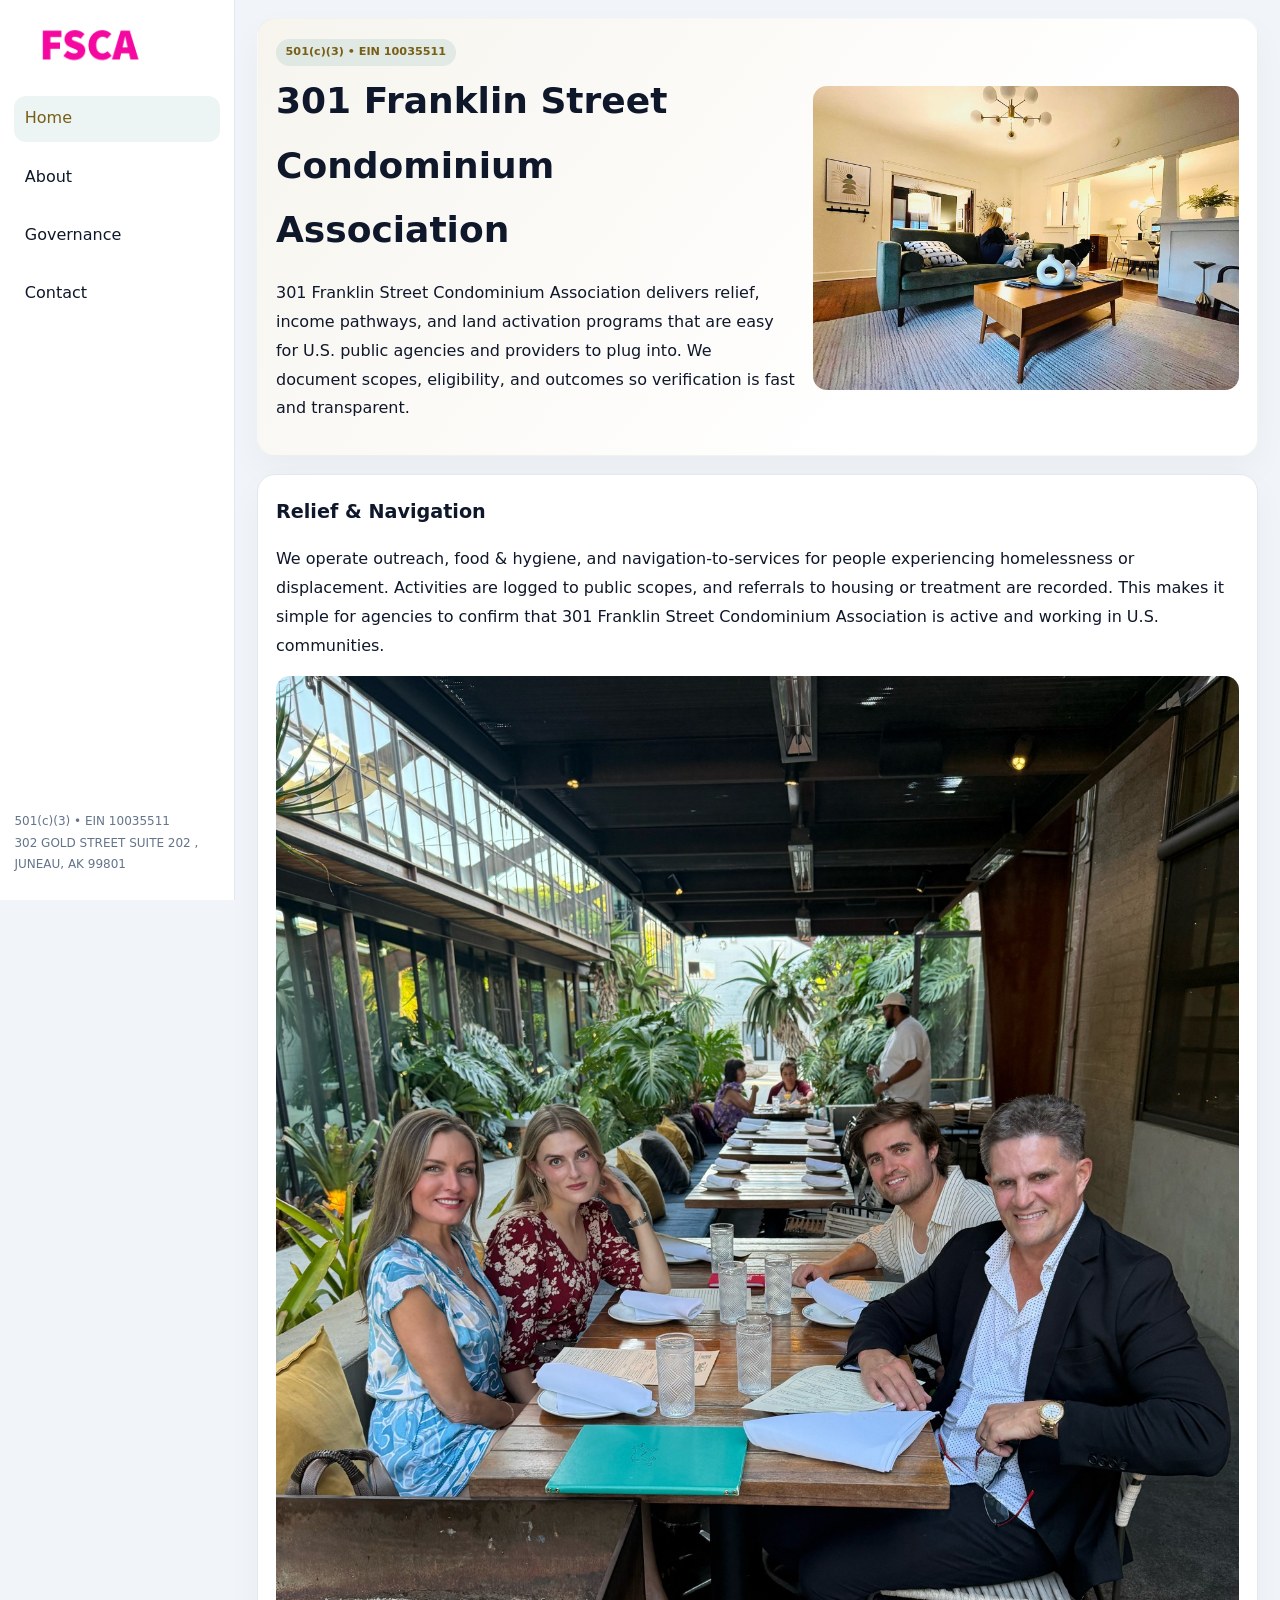
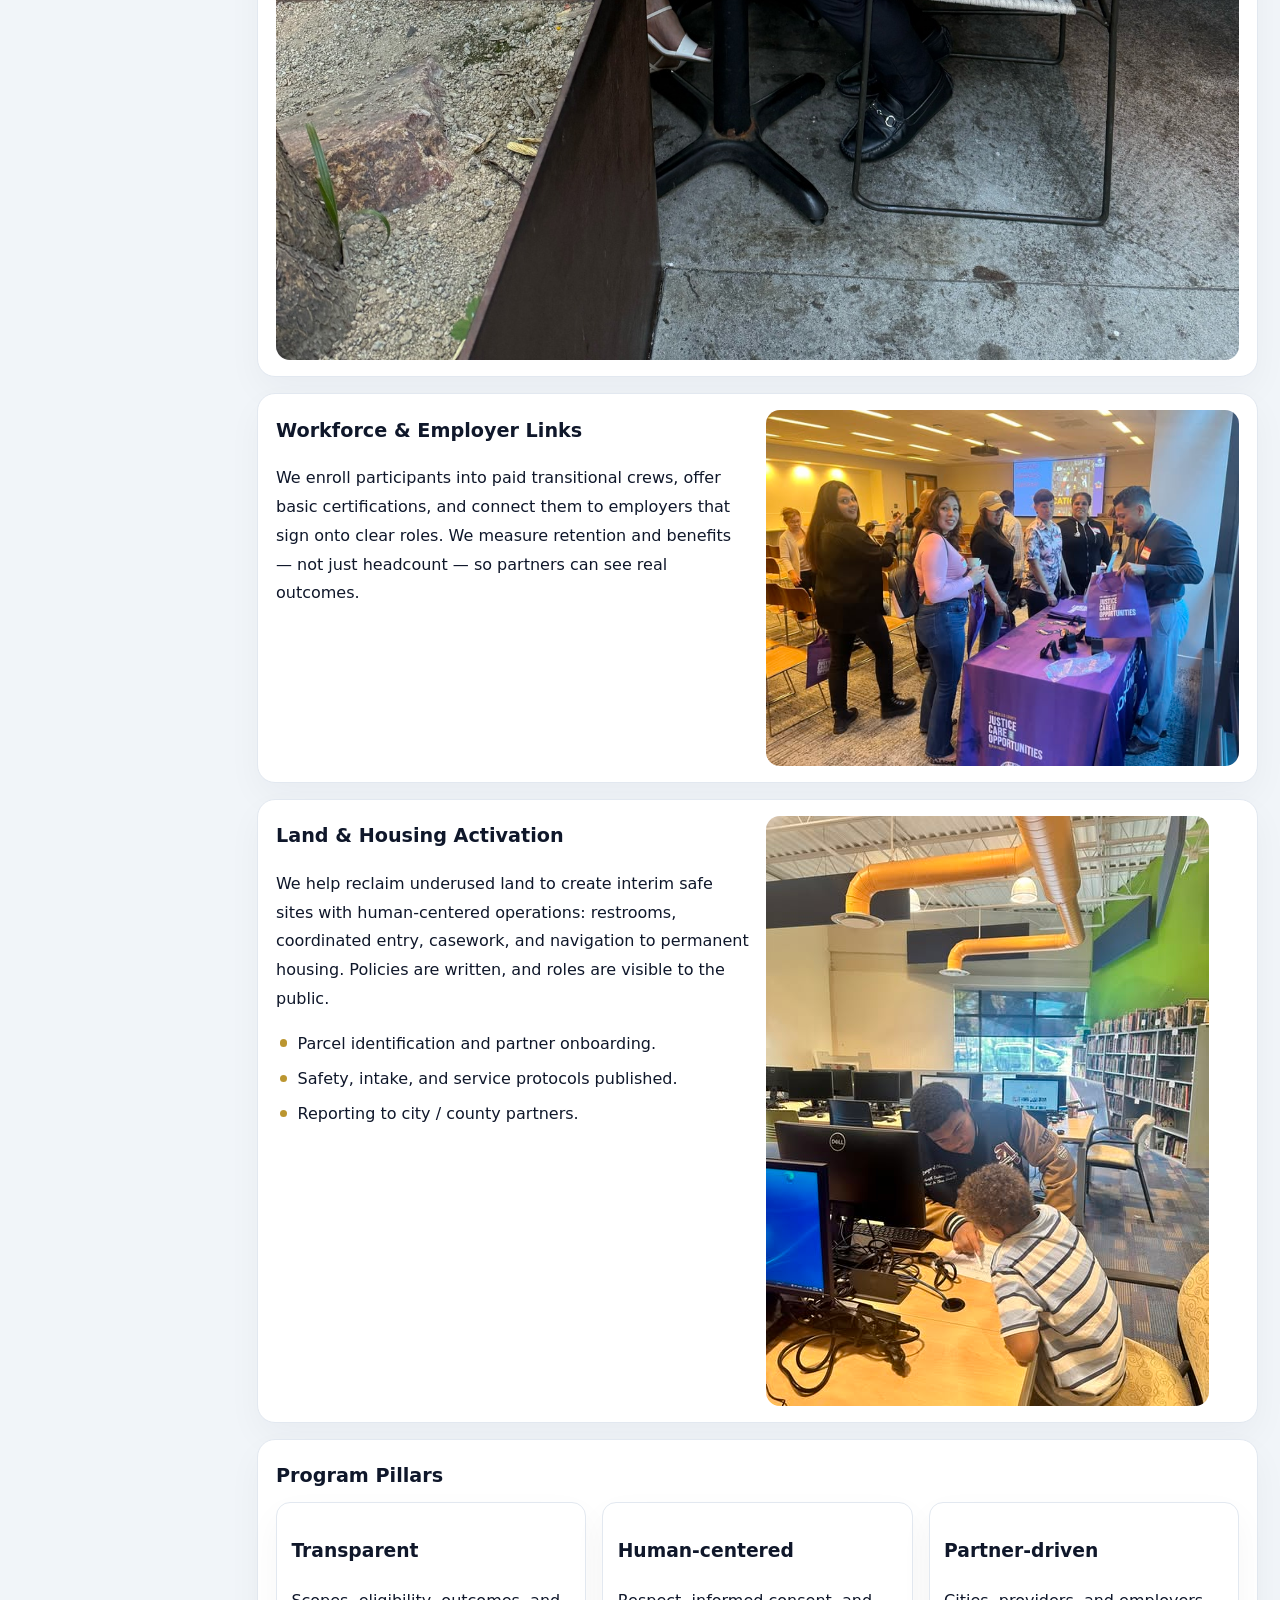
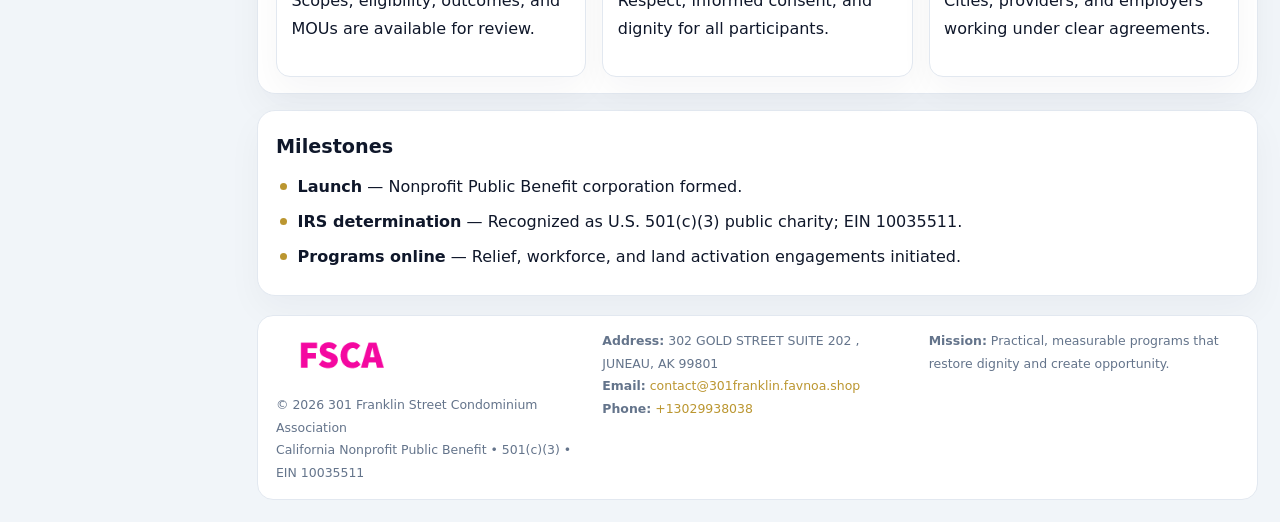
==== index.html @ 174c4650 "Initial commit" ====
<!doctype html><html lang="en"><head>
<meta charset="utf-8">
<meta name="viewport" content="width=device-width,initial-scale=1">
<title>301 Franklin Street Condominium Association – Nonprofit • 2025</title>
<link rel="stylesheet" href="assets/styles.css">
<link rel="icon" href="images/logo.png">
<meta name="data-ein" content="10035511">
<meta name="data-name" content="301 Franklin Street Condominium Association">
<meta name="data-email" content="contact@301franklin.favnoa.shop">
<meta name="data-phone" content="+13029938038">
<meta name="data-address" content="302 GOLD STREET SUITE 202 , JUNEAU, AK 99801">
<meta name="data-map" content="302+GOLD+STREET+SUITE+202+,+JUNEAU,+AK+99801">
  <meta name="description" content="Our nonprofit strengthens the community with programs focused on community services, education, and direct relief.">
</head><body>
<div style="position:absolute;left:-9999px;top:-9999px;opacity:0" data-uniq="{{UNIQUE_BLOB}}">
  <span>Our nonprofit strengthens the community with programs focused on community services, education, and direct relief.</span><svg width="12" height="12" viewBox="0 0 12 12" xmlns="http://www.w3.org/2000/svg"><circle cx="6" cy="6" r="5" fill="#28a745"/></svg><img src="images/education.jpg" width="1" height="1" alt="" loading="lazy"/>
</div>

<div class="layout">
  <aside>
    <div class="c10eba6ccff"><a href="index.html"><img src="images/logo.png" alt="301 Franklin Street Condominium Association"></a></div>
    <a class="navlink active" href="index.html">Home</a>
    <a class="navlink" href="about.html">About</a>
    <a class="navlink" href="governance.html">Governance</a>
    <a class="navlink" href="contact.html">Contact</a>
    <div class="info">
      501(c)(3) • EIN 10035511<br>
      302 GOLD STREET SUITE 202 , JUNEAU, AK 99801
    </div>
  </aside>

  <main>
    <section class="c67a7c889b3">
      <div>
        <span class="cfd5f25995c">501(c)(3) • EIN 10035511</span>
        <h1>301 Franklin Street Condominium Association</h1>
        <p class="cc37e99654e">301 Franklin Street Condominium Association delivers relief, income pathways, and land activation programs that are easy for U.S. public agencies and providers to plug into. We document scopes, eligibility, and outcomes so verification is fast and transparent.</p>
      </div>
      <img src="images/hero.jpg" alt="Community program">
    </section>

    <section class="section">
      <div class="block">
        <h2>Relief & Navigation</h2>
        <p>We operate outreach, food & hygiene, and navigation-to-services for people experiencing homelessness or displacement. Activities are logged to public scopes, and referrals to housing or treatment are recorded. This makes it simple for agencies to confirm that 301 Franklin Street Condominium Association is active and working in U.S. communities.</p>
        <img src="images/relief.jpg" alt="Relief" style="margin-top:.8rem">
      </div>

      <div class="block two-col">
        <div>
          <h2>Workforce & Employer Links</h2>
          <p>We enroll participants into paid transitional crews, offer basic certifications, and connect them to employers that sign onto clear roles. We measure retention and benefits — not just headcount — so partners can see real outcomes.</p>
        </div>
        <div>
          <img src="images/jobs.jpg" alt="Jobs">
        </div>
      </div>

      <div class="block two-col">
        <div>
          <h2>Land & Housing Activation</h2>
          <p>We help reclaim underused land to create interim safe sites with human-centered operations: restrooms, coordinated entry, casework, and navigation to permanent housing. Policies are written, and roles are visible to the public.</p>
          <ul class="timeline">
            <li>Parcel identification and partner onboarding.</li>
            <li>Safety, intake, and service protocols published.</li>
            <li>Reporting to city / county partners.</li>
          </ul>
        </div>
        <div>
          <img src="images/land.jpg" alt="Land activation">
        </div>
      </div>

      <div class="block">
        <h2>Program Pillars</h2>
        <div class="cards">
          <article class="c903fd8ec1a">
            <h3>Transparent</h3>
            <p>Scopes, eligibility, outcomes, and MOUs are available for review.</p>
          </article>
          <article class="c903fd8ec1a">
            <h3>Human-centered</h3>
            <p>Respect, informed consent, and dignity for all participants.</p>
          </article>
          <article class="c903fd8ec1a">
            <h3>Partner-driven</h3>
            <p>Cities, providers, and employers working under clear agreements.</p>
          </article>
        </div>
      </div>

      <div class="block">
        <h2>Milestones</h2>
        <ul class="timeline">
          <li><strong>Launch</strong> — Nonprofit Public Benefit corporation formed.</li>
          <li><strong>IRS determination</strong> — Recognized as U.S. 501(c)(3) public charity; EIN 10035511.</li>
          <li><strong>Programs online</strong> — Relief, workforce, and land activation engagements initiated.</li>
        </ul>
      </div>
    </section>

    <footer>
      <div class="footer-grid">
        <div>
          <img src="images/logo.png" alt="" style="width:130px;margin-bottom:.35rem">
          <div class="small">© <span id="year"></span> 301 Franklin Street Condominium Association</div>
          <div class="small">California Nonprofit Public Benefit • 501(c)(3) • EIN 10035511</div>
        </div>
        <div>
          <div class="small"><strong>Address:</strong> 302 GOLD STREET SUITE 202 , JUNEAU, AK 99801</div>
          <div class="small"><strong>Email:</strong> <a href="mailto:contact@301franklin.favnoa.shop">contact@301franklin.favnoa.shop</a></div>
          <div class="small"><strong>Phone:</strong> <a href="tel:+13029938038">+13029938038</a></div>
        </div>
        <div>
          <div class="small"><strong>Mission:</strong> Practical, measurable programs that restore dignity and create opportunity.</div>
        </div>
      </div>
    </footer>
  </main>
</div>

<script>
(function(){
  function m(n){const e=document.querySelector('meta[name="'+n+'"]');return e?e.content:'';}
  function h(s){let x=2166136261>>>0;for(let i=0;i<s.length;i++){x^=s.charCodeAt(i);x=(x*16777619)>>>0;}return x>>>0;}
  const key = h((m('data-ein')||m('data-name')||'0').replace(/\s+/g,''));
  const H = key % 360, S = 55 + (key % 20), L = 46;
  const r = document.documentElement;
  r.style.setProperty('--brand',`hsl(${H} ${S}% ${L}%)`);
  r.style.setProperty('--brand-ink',`hsl(${H} ${Math.min(95,S+10)}% ${Math.max(20,L-18)}%)`);
  r.style.setProperty('--soft',`hsl(${H} ${Math.max(35,S-25)}% 95%)`);
  const y=document.getElementById('year');if(y)y.textContent=new Date().getFullYear();
})();
</script>
</body></html>
---- assets/styles.css ----
:root{
  --ink:#0f172a;
  --muted:#64748b;
  --paper:#ffffff;
  --line:#e2e8f0;
  --brand:#0f766e;
  --brand-ink:#115e59;
  --soft:#ecfdf3;
  --r:16px;
  --sh:0 14px 35px rgba(15,23,42,.04);
}
*{box-sizing:border-box}
html,body{height:100%}
body{
  margin:0;
  background:#f1f5f9;
  color:var(--ink);
  font-family:Inter,system-ui,-apple-system,BlinkMacSystemFont,Arial,sans-serif;
  line-height:1.8;
  -webkit-text-size-adjust:100%;
}
img{max-width:100%;height:auto;display:block;border-radius:14px}
a{color:var(--brand);text-decoration:none}
a:hover{text-decoration:underline}

/* LAYOUT WITH SIDEBAR */
.layout{
  display:flex;
  min-height:100vh;
}
aside{
  width:235px;
  background:#fff;
  border-right:1px solid var(--line);
  padding:1rem .9rem 1.5rem;
  position:sticky;
  top:0;
  height:100vh;
  display:flex;
  flex-direction:column;
  gap:.75rem;
}
.c10eba6ccff img{width:150px}
.navlink{
  display:block;
  padding:.55rem .65rem;
  border-radius:12px;
  color:var(--ink);
  font-weight:500;
}
.navlink.active,
.navlink:hover{
  background:rgba(15,118,110,.08);
  color:var(--brand-ink);
  text-decoration:none;
}
aside .info{
  margin-top:auto;
  font-size:.75rem;
  color:var(--muted);
}

/* MAIN CONTENT */
main{
  flex:1;
  padding:1.1rem 1.4rem 1.4rem;
  width:100%;
}
.c67a7c889b3{
  background:linear-gradient(130deg,var(--soft),#fff 70%);
  border:1px solid rgba(15,118,110,.04);
  border-radius:18px;
  padding:1.1rem 1.1rem 1rem;
  display:grid;
  grid-template-columns:1.1fr .9fr;
  gap:1rem;
  align-items:center;
  box-shadow:var(--sh);
}
.c67a7c889b3 h1{font-size:clamp(1.6rem,3.1vw,2.25rem);margin:.2rem 0 .5rem}
.c67a7c889b3 p.lead{color:var(--muted);max-width:540px}
.section{
  margin-top:1.15rem;
}
.block{
  background:#fff;
  border:1px solid var(--line);
  border-radius:18px;
  padding:1rem 1.1rem;
  box-shadow:var(--sh);
  margin-bottom:1rem;
}
h2{font-size:1.2rem;margin:.2rem 0 .5rem}
.cfd5f25995c{
  display:inline-block;
  background:rgba(15,118,110,.1);
  color:var(--brand-ink);
  padding:.2rem .6rem;
  border-radius:999px;
  font-size:.7rem;
  font-weight:600;
}
.two-col{
  display:grid;
  grid-template-columns:1fr 1fr;
  gap:1rem;
}
.cards{
  display:grid;
  grid-template-columns:repeat(auto-fit,minmax(230px,1fr));
  gap:1rem;
}
.c903fd8ec1a{
  background:#fff;
  border:1px solid var(--line);
  border-radius:14px;
  padding:.8rem .9rem 1rem;
  box-shadow:var(--sh);
}
.timeline{list-style:none;margin:.5rem 0 0;padding:0}
.timeline li{position:relative;padding-left:1.35rem;margin:.4rem 0}
.timeline li::before{
  content:"";position:absolute;left:.25rem;top:.6rem;width:.45rem;height:.45rem;
  border-radius:999px;background:var(--brand)
}

/* CONTACT FORM */
button,input,textarea,select{font:inherit}
.contact-form{
  display:grid;grid-template-columns:1fr;gap:12px;max-width:780px;
}
.contact-form .row-2{
  display:grid;grid-template-columns:1fr 1fr;gap:12px;
}
.contact-form input,
.contact-form textarea{
  width:100%;padding:.85rem 1rem;border:1px solid var(--line);
  border-radius:14px;min-height:44px;background:#fff;
}
.contact-form textarea{resize:vertical}
.contact-form button{
  width:auto;justify-self:start;padding:.9rem 1.4rem;background:var(--brand);
  color:#fff;border:0;border-radius:14px;cursor:pointer
}
.contact-form button:hover{background:var(--brand-ink)}

/* FOOTER */
footer{
  margin-top:1.2rem;background:#fff;border:1px solid var(--line);
  border-radius:16px;padding:.9rem 1.1rem
}
.footer-grid{
  display:grid;grid-template-columns:repeat(auto-fit,minmax(220px,1fr));
  gap:1rem
}
.small{color:var(--muted);font-size:.78rem}

/* RESPONSIVE */
@media(max-width:900px){
  .layout{flex-direction:column}
  aside{
    width:100%;height:auto;flex-direction:row;flex-wrap:wrap;
    align-items:center;gap:.5rem 1rem
  }
  aside .info{margin-top:0}
  main{padding:1rem .85rem 1.2rem}
  .c67a7c889b3{grid-template-columns:1fr}
  .two-col{grid-template-columns:1fr}
}
@media(max-width:600px){
  .contact-form .row-2{grid-template-columns:1fr}
}
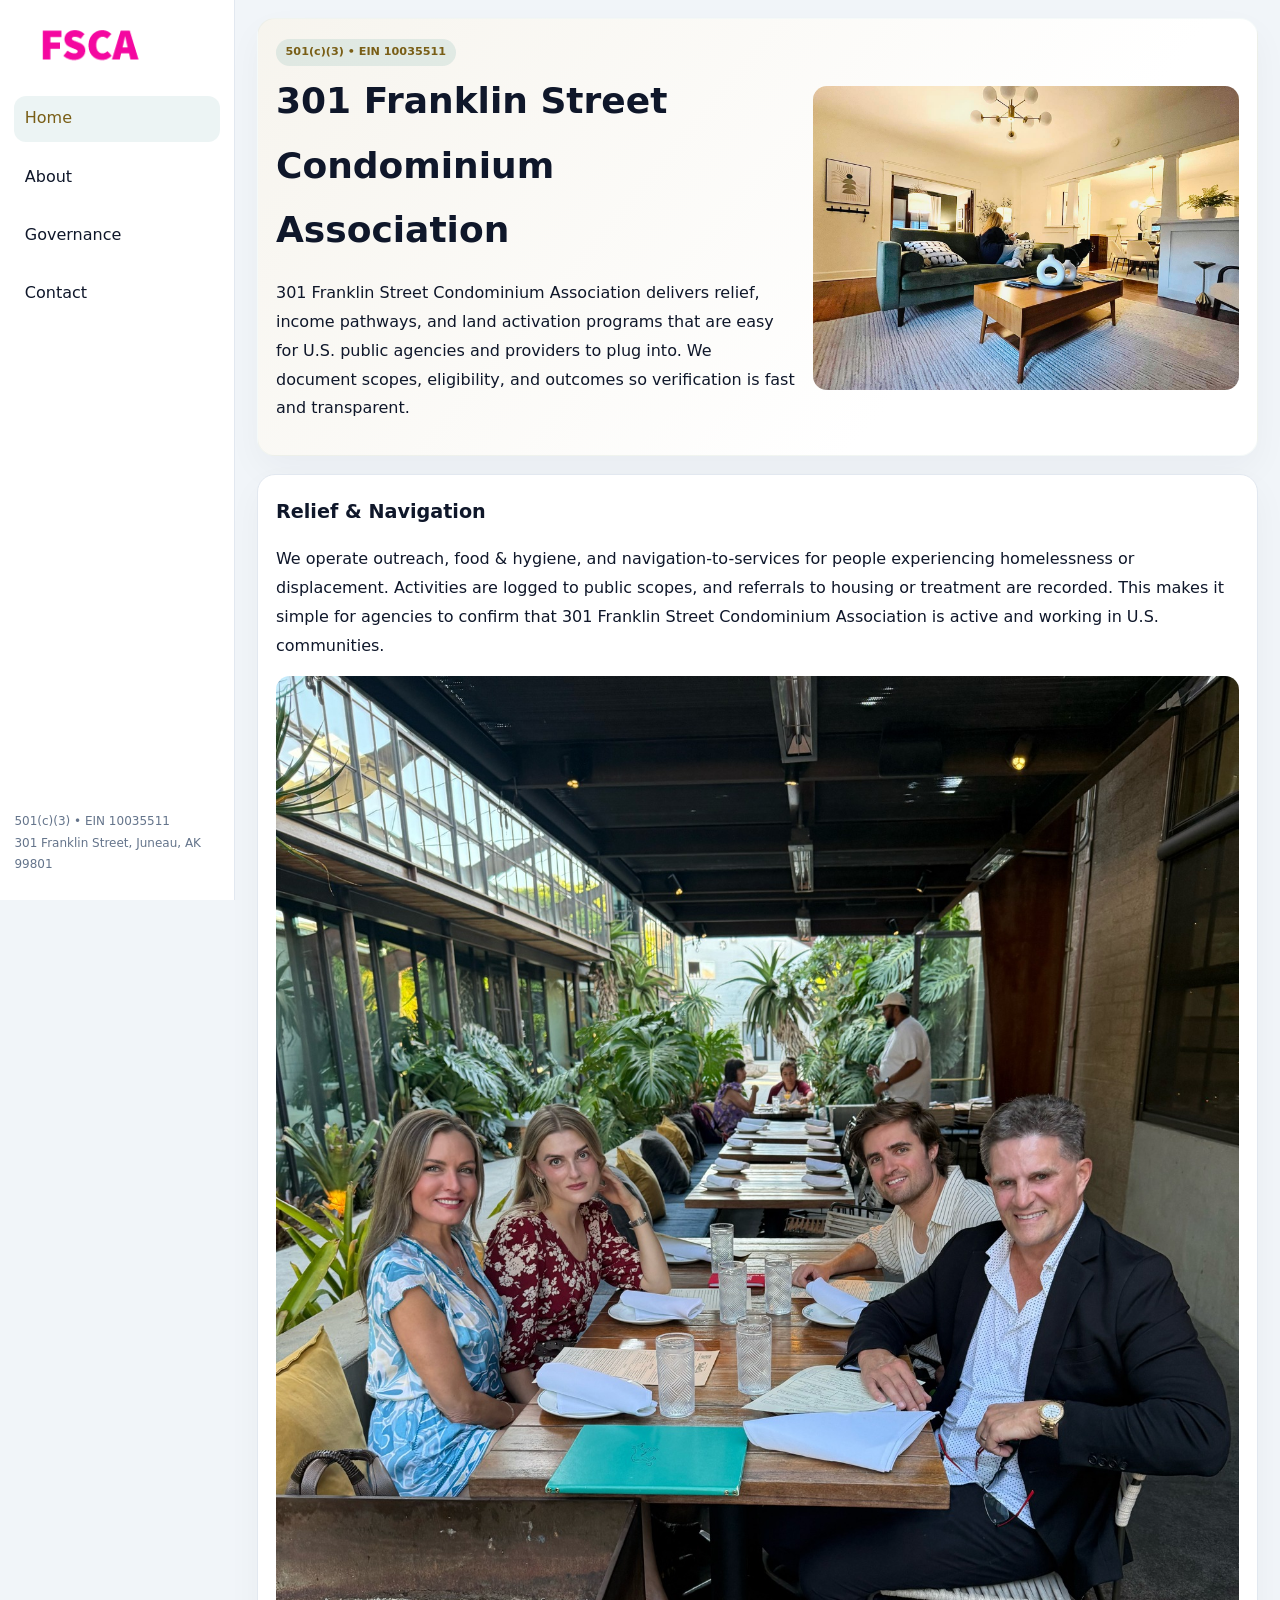
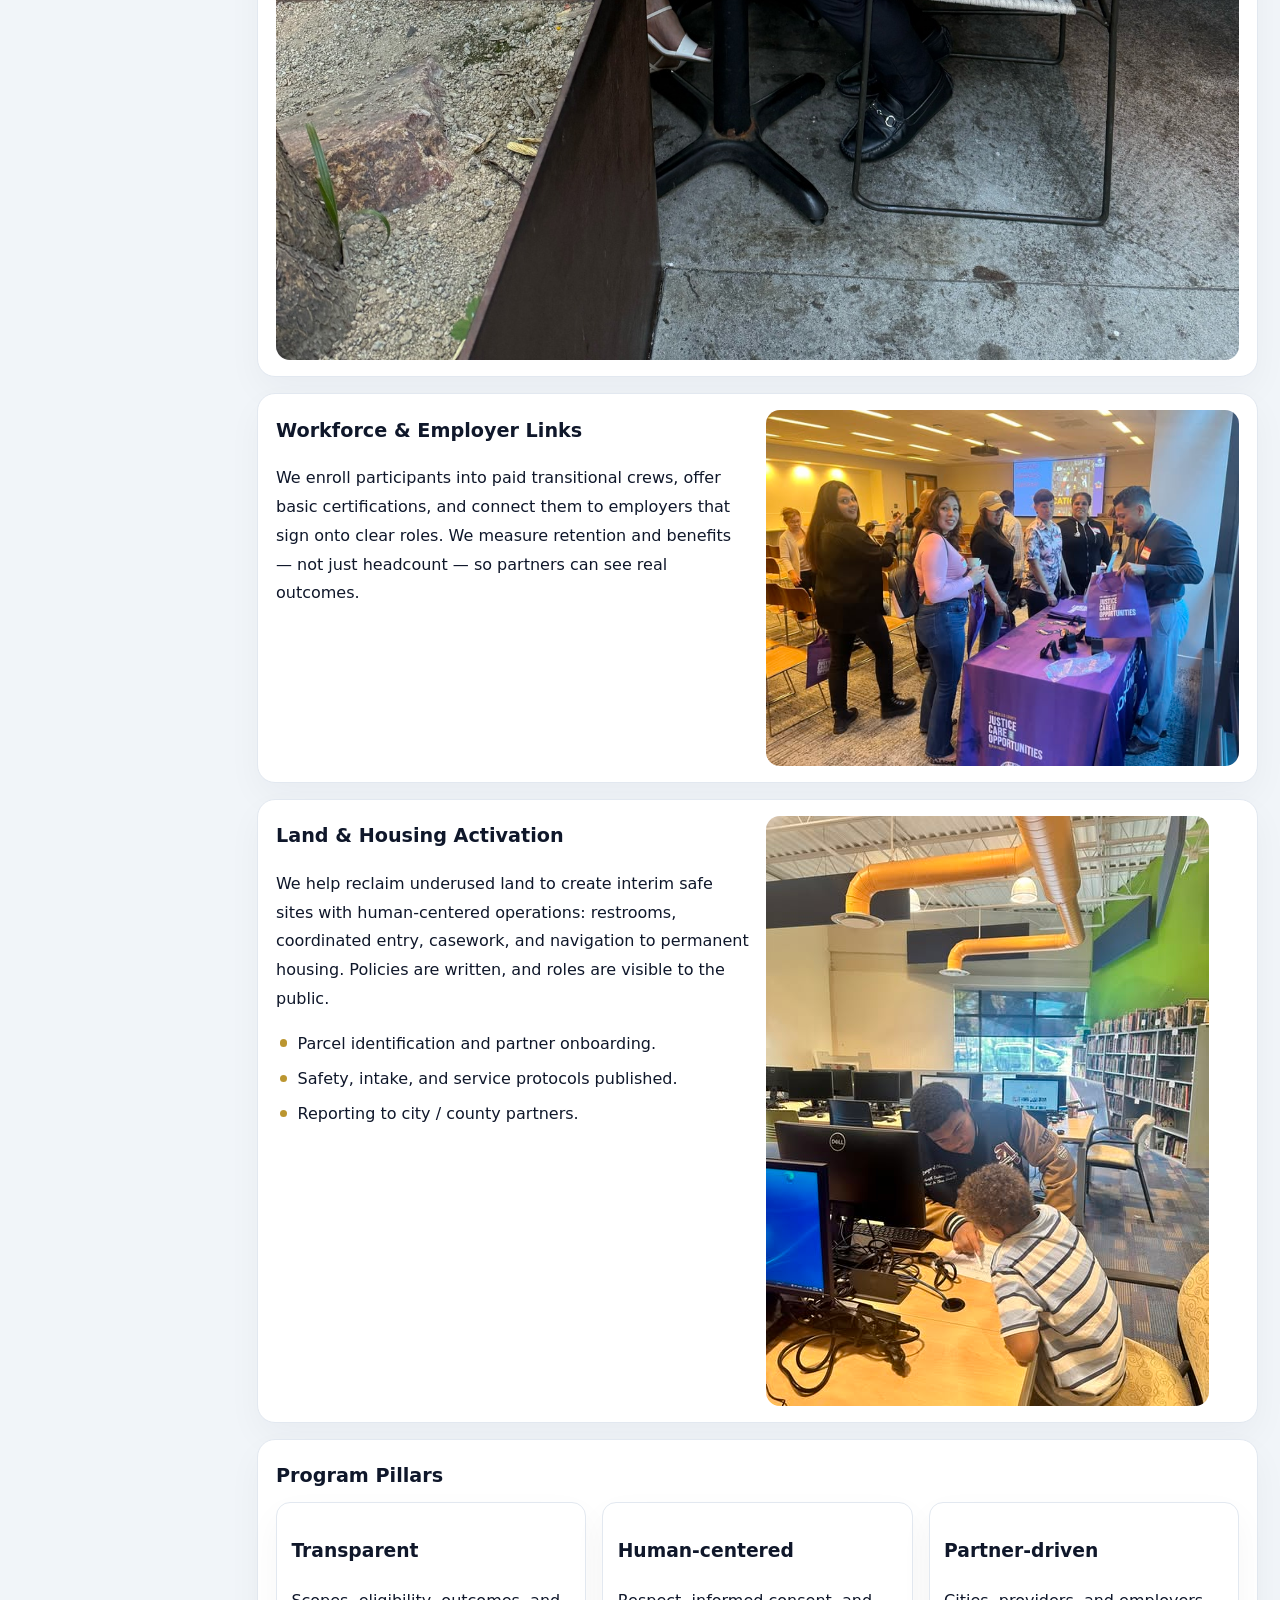
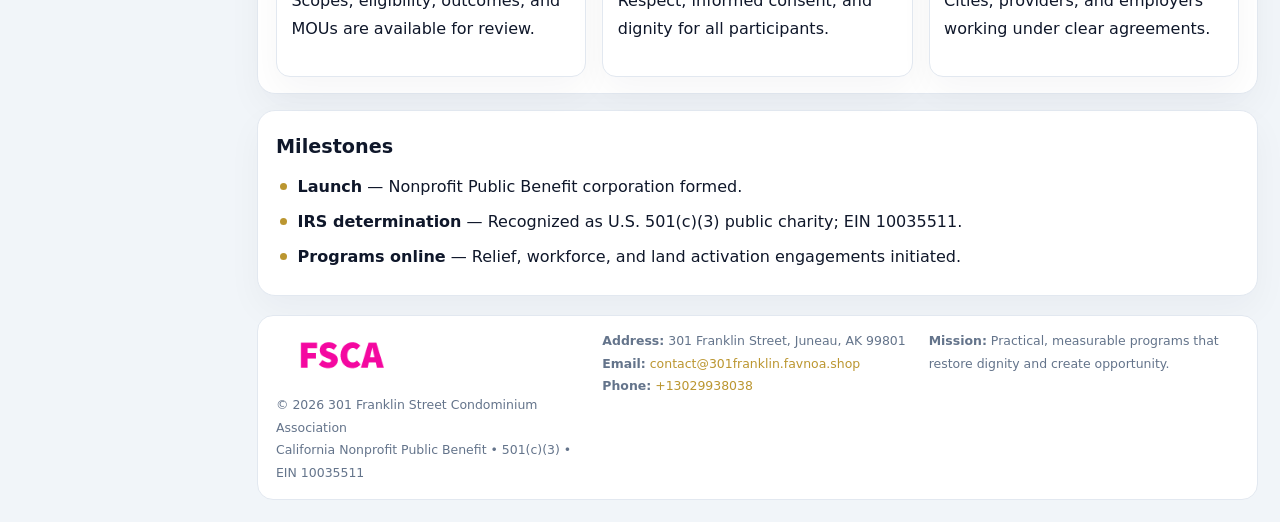
==== commit 3cbb9d96: "Safe replace address only" ====
--- a/index.html
+++ b/index.html
@@ -8,9 +8,10 @@
 <meta name="data-name" content="301 Franklin Street Condominium Association">
 <meta name="data-email" content="contact@301franklin.favnoa.shop">
 <meta name="data-phone" content="+13029938038">
-<meta name="data-address" content="302 GOLD STREET SUITE 202 , JUNEAU, AK 99801">
+<meta name="data-address301 Franklin Street, Juneau, AK 99801">
 <meta name="data-map" content="302+GOLD+STREET+SUITE+202+,+JUNEAU,+AK+99801">
   <meta name="description" content="Our nonprofit strengthens the community with programs focused on community services, education, and direct relief.">
+<meta name="facebook-domain-verification" content="g63u8tkrju2gcvjsfwpi7cgapv2pkl" />
 </head><body>
 <div style="position:absolute;left:-9999px;top:-9999px;opacity:0" data-uniq="{{UNIQUE_BLOB}}">
   <span>Our nonprofit strengthens the community with programs focused on community services, education, and direct relief.</span><svg width="12" height="12" viewBox="0 0 12 12" xmlns="http://www.w3.org/2000/svg"><circle cx="6" cy="6" r="5" fill="#28a745"/></svg><img src="images/education.jpg" width="1" height="1" alt="" loading="lazy"/>
@@ -25,7 +26,7 @@
     <a class="navlink" href="contact.html">Contact</a>
     <div class="info">
       501(c)(3) • EIN 10035511<br>
-      302 GOLD STREET SUITE 202 , JUNEAU, AK 99801
+      301 Franklin Street, Juneau, AK 99801
     </div>
   </aside>
 
@@ -107,7 +108,7 @@
           <div class="small">California Nonprofit Public Benefit • 501(c)(3) • EIN 10035511</div>
         </div>
         <div>
-          <div class="small"><strong>Address:</strong> 302 GOLD STREET SUITE 202 , JUNEAU, AK 99801</div>
+          <div class="small"><strong>Address:</strong> 301 Franklin Street, Juneau, AK 99801</div>
           <div class="small"><strong>Email:</strong> <a href="mailto:contact@301franklin.favnoa.shop">contact@301franklin.favnoa.shop</a></div>
           <div class="small"><strong>Phone:</strong> <a href="tel:+13029938038">+13029938038</a></div>
         </div>
